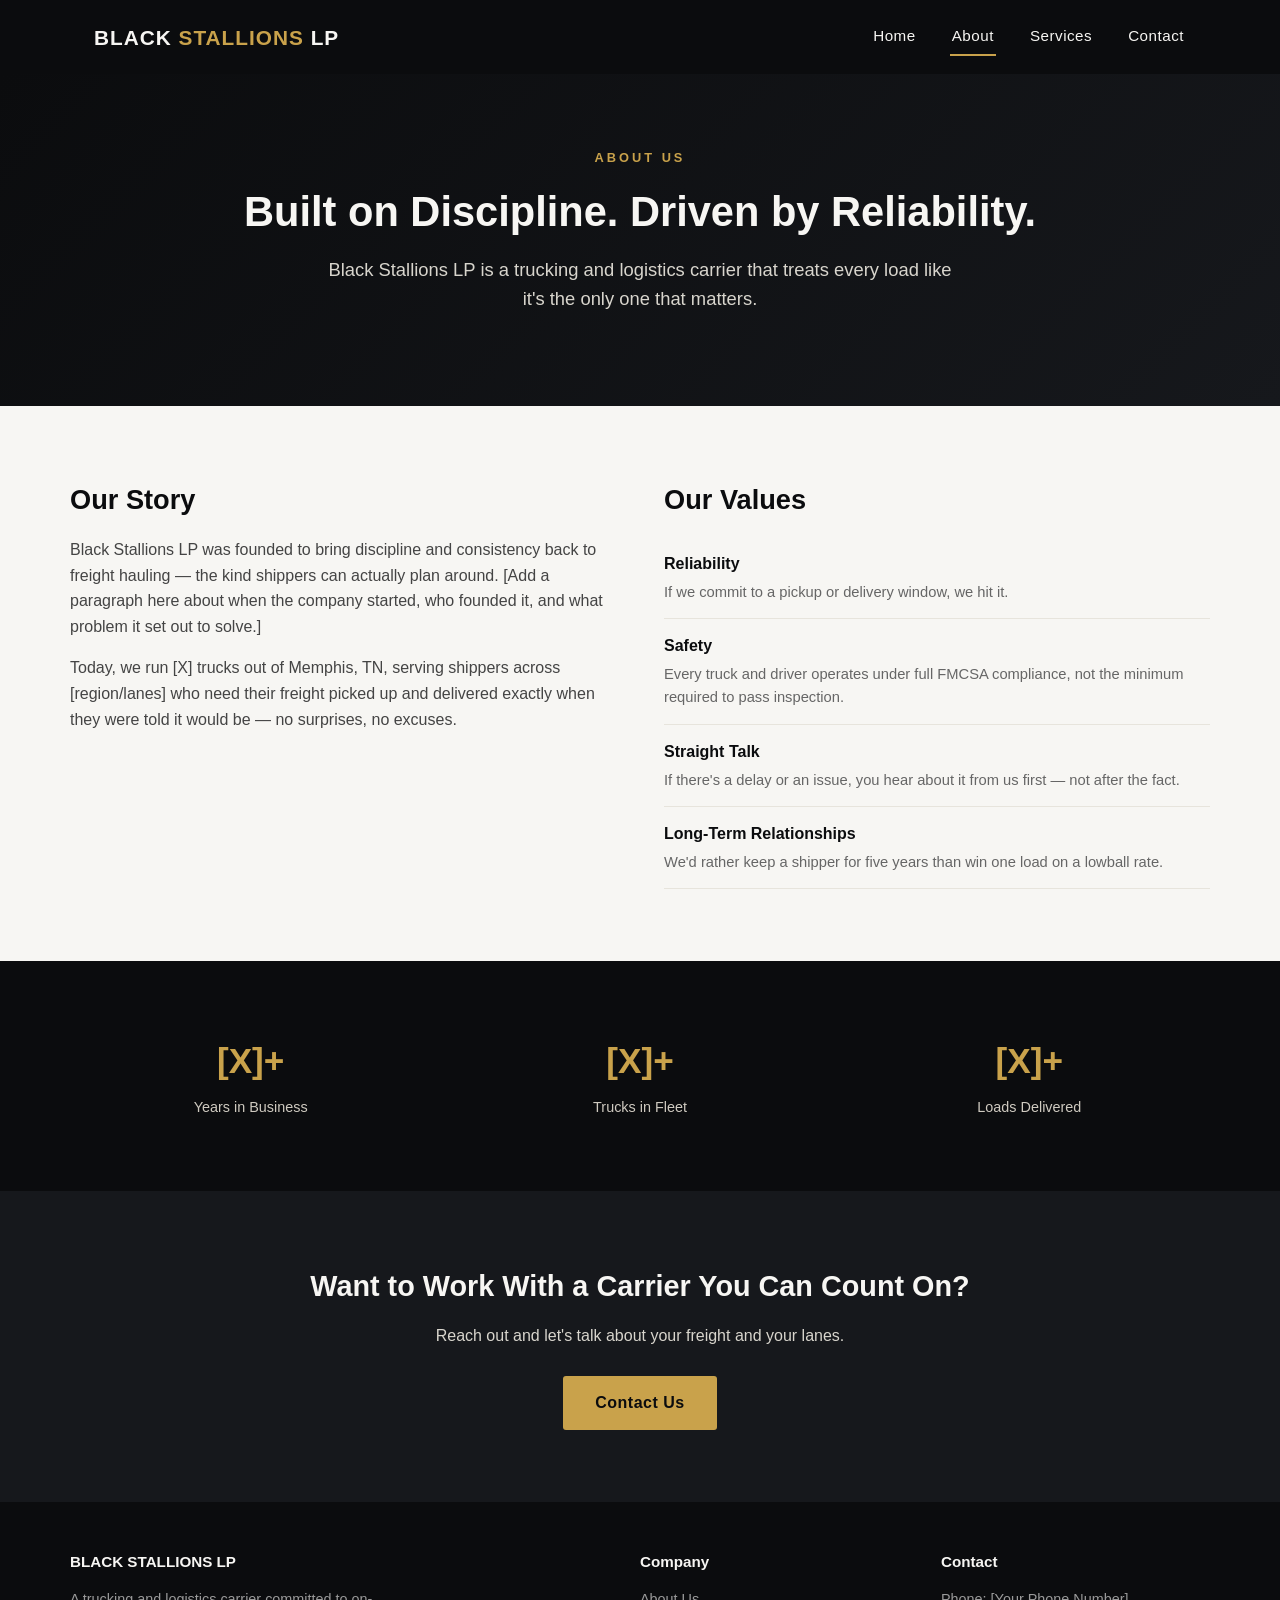
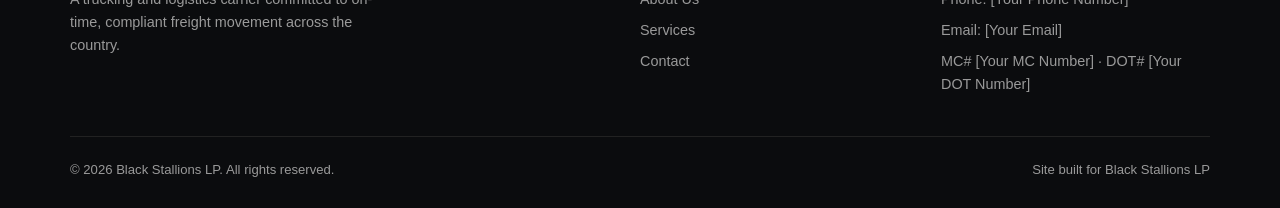
==== about.html @ 5515861e "Add files via upload" ====
<!DOCTYPE html>
<html lang="en">
<head>
<meta charset="UTF-8">
<meta name="viewport" content="width=device-width, initial-scale=1.0">
<title>About | Black Stallions LP</title>
<meta name="description" content="Learn about Black Stallions LP, a trucking and logistics carrier built on reliability and discipline.">
<link rel="stylesheet" href="styles.css">
</head>
<body>

<header>
  <nav class="nav">
    <a class="logo" href="index.html">BLACK <span>STALLIONS</span> LP</a>
    <button class="nav-toggle" aria-label="Toggle menu">&#9776;</button>
    <div class="nav-links">
      <a href="index.html">Home</a>
      <a href="about.html" class="active">About</a>
      <a href="services.html">Services</a>
      <a href="contact.html">Contact</a>
    </div>
  </nav>
</header>

<section class="hero small">
  <div class="tag">About Us</div>
  <h1>Built on Discipline. Driven by Reliability.</h1>
  <p class="lead">Black Stallions LP is a trucking and logistics carrier that treats every load like it's the only one that matters.</p>
</section>

<section>
  <div class="two-col">
    <div>
      <h2>Our Story</h2>
      <p>Black Stallions LP was founded to bring discipline and consistency back to freight hauling — the kind shippers can actually plan around. [Add a paragraph here about when the company started, who founded it, and what problem it set out to solve.]</p>
      <p>Today, we run [X] trucks out of Memphis, TN, serving shippers across [region/lanes] who need their freight picked up and delivered exactly when they were told it would be — no surprises, no excuses.</p>
    </div>
    <div>
      <h2>Our Values</h2>
      <ul class="values-list">
        <li><strong>Reliability</strong><span>If we commit to a pickup or delivery window, we hit it.</span></li>
        <li><strong>Safety</strong><span>Every truck and driver operates under full FMCSA compliance, not the minimum required to pass inspection.</span></li>
        <li><strong>Straight Talk</strong><span>If there's a delay or an issue, you hear about it from us first — not after the fact.</span></li>
        <li><strong>Long-Term Relationships</strong><span>We'd rather keep a shipper for five years than win one load on a lowball rate.</span></li>
      </ul>
    </div>
  </div>
</section>

<section class="stats">
  <div class="grid cols-3">
    <div><div class="num">[X]+</div><div class="label">Years in Business</div></div>
    <div><div class="num">[X]+</div><div class="label">Trucks in Fleet</div></div>
    <div><div class="num">[X]+</div><div class="label">Loads Delivered</div></div>
  </div>
</section>

<section class="band">
  <h2>Want to Work With a Carrier You Can Count On?</h2>
  <p>Reach out and let's talk about your freight and your lanes.</p>
  <a class="btn" href="contact.html">Contact Us</a>
</section>

<footer>
  <div class="footer-grid">
    <div>
      <h4>BLACK STALLIONS LP</h4>
      <p style="font-size:0.9rem; max-width:320px;">A trucking and logistics carrier committed to on-time, compliant freight movement across the country.</p>
    </div>
    <div>
      <h4>Company</h4>
      <ul>
        <li><a href="about.html">About Us</a></li>
        <li><a href="services.html">Services</a></li>
        <li><a href="contact.html">Contact</a></li>
      </ul>
    </div>
    <div>
      <h4>Contact</h4>
      <ul>
        <li>Phone: [Your Phone Number]</li>
        <li>Email: [Your Email]</li>
        <li>MC# [Your MC Number] &middot; DOT# [Your DOT Number]</li>
      </ul>
    </div>
  </div>
  <div class="footer-bottom">
    <span>&copy; <span id="year"></span> Black Stallions LP. All rights reserved.</span>
    <span>Site built for Black Stallions LP</span>
  </div>
</footer>

<script src="nav.js"></script>
<script>document.getElementById('year').textContent = new Date().getFullYear();</script>
</body>
</html>
---- styles.css ----
/* Black Stallions LP — shared styles */

:root {
  --black: #0b0c0e;
  --charcoal: #16181c;
  --gold: #c9a24b;
  --gold-light: #e0c47c;
  --white: #f7f6f3;
  --grey: #9a9a9a;
  --maxw: 1140px;
}

* { margin: 0; padding: 0; box-sizing: border-box; }

body {
  font-family: 'Helvetica Neue', Arial, sans-serif;
  background: var(--white);
  color: var(--black);
  line-height: 1.6;
}

a { text-decoration: none; color: inherit; }

.wrap { max-width: var(--maxw); margin: 0 auto; padding: 0 24px; }

/* Header */
header {
  background: var(--black);
  color: var(--white);
  position: sticky;
  top: 0;
  z-index: 100;
}
.nav {
  display: flex;
  align-items: center;
  justify-content: space-between;
  padding: 18px 24px;
  max-width: var(--maxw);
  margin: 0 auto;
}
.logo {
  font-size: 1.3rem;
  font-weight: 700;
  letter-spacing: 1px;
  text-transform: uppercase;
}
.logo span { color: var(--gold); }
.nav-links {
  display: flex;
  gap: 32px;
  font-size: 0.95rem;
  letter-spacing: 0.5px;
}
.nav-links a {
  padding: 6px 2px;
  border-bottom: 2px solid transparent;
  transition: border-color 0.2s;
}
.nav-links a:hover, .nav-links a.active {
  border-color: var(--gold);
}
.nav-toggle {
  display: none;
  background: none;
  border: none;
  color: var(--white);
  font-size: 1.6rem;
  cursor: pointer;
}

@media (max-width: 720px) {
  .nav-links {
    position: absolute;
    top: 64px;
    left: 0;
    right: 0;
    background: var(--black);
    flex-direction: column;
    gap: 0;
    display: none;
  }
  .nav-links.open { display: flex; }
  .nav-links a {
    padding: 16px 24px;
    border-bottom: 1px solid #222;
  }
  .nav-toggle { display: block; }
}

/* Hero */
.hero {
  background: linear-gradient(135deg, var(--black) 0%, var(--charcoal) 100%);
  color: var(--white);
  padding: 100px 24px 90px;
  text-align: center;
}
.hero.small { padding: 70px 24px 60px; }
.hero h1 {
  font-size: 2.6rem;
  font-weight: 800;
  max-width: 820px;
  margin: 0 auto 18px;
  line-height: 1.2;
}
.hero p.lead {
  font-size: 1.15rem;
  color: #d8d5cd;
  max-width: 640px;
  margin: 0 auto 32px;
}
.hero .tag {
  display: inline-block;
  color: var(--gold);
  letter-spacing: 3px;
  text-transform: uppercase;
  font-size: 0.8rem;
  font-weight: 700;
  margin-bottom: 18px;
}

.btn {
  display: inline-block;
  background: var(--gold);
  color: var(--black);
  font-weight: 700;
  padding: 14px 32px;
  border-radius: 3px;
  letter-spacing: 0.5px;
  transition: background 0.2s, transform 0.2s;
}
.btn:hover { background: var(--gold-light); transform: translateY(-1px); }
.btn.outline {
  background: transparent;
  border: 2px solid var(--white);
  color: var(--white);
  margin-left: 14px;
}
.btn.outline:hover { background: rgba(255,255,255,0.1); }

@media (max-width: 480px) {
  .btn.outline { margin-left: 0; margin-top: 12px; display: block; }
}

/* Sections */
section { padding: 72px 24px; }
.section-head { text-align: center; max-width: 680px; margin: 0 auto 48px; }
.section-head .tag {
  color: var(--gold);
  text-transform: uppercase;
  letter-spacing: 2px;
  font-size: 0.78rem;
  font-weight: 700;
}
.section-head h2 { font-size: 2rem; margin: 10px 0 14px; }
.section-head p { color: #555; }

.grid {
  display: grid;
  gap: 28px;
  max-width: var(--maxw);
  margin: 0 auto;
}
.grid.cols-3 { grid-template-columns: repeat(3, 1fr); }
.grid.cols-4 { grid-template-columns: repeat(4, 1fr); }
.grid.cols-2 { grid-template-columns: repeat(2, 1fr); }
@media (max-width: 860px) {
  .grid.cols-3, .grid.cols-4 { grid-template-columns: repeat(2, 1fr); }
}
@media (max-width: 560px) {
  .grid.cols-3, .grid.cols-4, .grid.cols-2 { grid-template-columns: 1fr; }
}

.card {
  background: var(--white);
  border: 1px solid #e7e4dc;
  border-radius: 6px;
  padding: 30px 26px;
}
.card .icon {
  width: 46px; height: 46px;
  border-radius: 8px;
  background: var(--black);
  color: var(--gold);
  display: flex; align-items: center; justify-content: center;
  font-size: 1.3rem;
  margin-bottom: 18px;
  font-weight: 700;
}
.card h3 { font-size: 1.1rem; margin-bottom: 8px; }
.card p { color: #555; font-size: 0.95rem; }

.stats {
  background: var(--black);
  color: var(--white);
}
.stats .grid { text-align: center; }
.stats .num { font-size: 2.2rem; font-weight: 800; color: var(--gold); }
.stats .label { color: #cfcac0; font-size: 0.9rem; margin-top: 6px; }

.band {
  background: var(--charcoal);
  color: var(--white);
  text-align: center;
}
.band h2 { font-size: 1.8rem; margin-bottom: 14px; }
.band p { color: #d8d5cd; max-width: 560px; margin: 0 auto 28px; }

/* About page specifics */
.two-col {
  display: grid;
  grid-template-columns: 1fr 1fr;
  gap: 48px;
  max-width: var(--maxw);
  margin: 0 auto;
  align-items: start;
}
@media (max-width: 760px) {
  .two-col { grid-template-columns: 1fr; }
}
.two-col h2 { font-size: 1.7rem; margin-bottom: 16px; }
.two-col p { color: #444; margin-bottom: 16px; }
.values-list { list-style: none; }
.values-list li {
  padding: 14px 0;
  border-bottom: 1px solid #e7e4dc;
}
.values-list li strong { color: var(--black); }
.values-list li span { color: #666; display: block; font-size: 0.92rem; margin-top: 4px; }

/* Contact page */
.contact-grid {
  display: grid;
  grid-template-columns: 1fr 1fr;
  gap: 48px;
  max-width: var(--maxw);
  margin: 0 auto;
}
@media (max-width: 760px) {
  .contact-grid { grid-template-columns: 1fr; }
}
.info-item { margin-bottom: 26px; }
.info-item .label {
  text-transform: uppercase;
  letter-spacing: 1px;
  font-size: 0.75rem;
  color: var(--gold);
  font-weight: 700;
  margin-bottom: 6px;
}
.info-item .value { font-size: 1.05rem; }

form { display: flex; flex-direction: column; gap: 16px; }
form label { font-size: 0.85rem; font-weight: 600; margin-bottom: 4px; display: block; }
form input, form textarea, form select {
  width: 100%;
  padding: 12px 14px;
  border: 1px solid #ccc8bd;
  border-radius: 4px;
  font-size: 1rem;
  font-family: inherit;
}
form textarea { min-height: 120px; resize: vertical; }
form button {
  background: var(--black);
  color: var(--white);
  border: none;
  padding: 14px 24px;
  font-weight: 700;
  border-radius: 4px;
  cursor: pointer;
  letter-spacing: 0.5px;
}
form button:hover { background: var(--charcoal); }

/* Footer */
footer {
  background: var(--black);
  color: var(--grey);
  padding: 48px 24px 28px;
}
.footer-grid {
  display: grid;
  grid-template-columns: 2fr 1fr 1fr;
  gap: 32px;
  max-width: var(--maxw);
  margin: 0 auto 32px;
}
@media (max-width: 680px) {
  .footer-grid { grid-template-columns: 1fr; }
}
.footer-grid h4 { color: var(--white); margin-bottom: 14px; font-size: 0.95rem; }
.footer-grid ul { list-style: none; }
.footer-grid li { margin-bottom: 8px; font-size: 0.9rem; }
.footer-grid li a:hover { color: var(--gold); }
.footer-bottom {
  max-width: var(--maxw);
  margin: 0 auto;
  padding-top: 22px;
  border-top: 1px solid #222;
  font-size: 0.82rem;
  display: flex;
  justify-content: space-between;
  flex-wrap: wrap;
  gap: 10px;
}
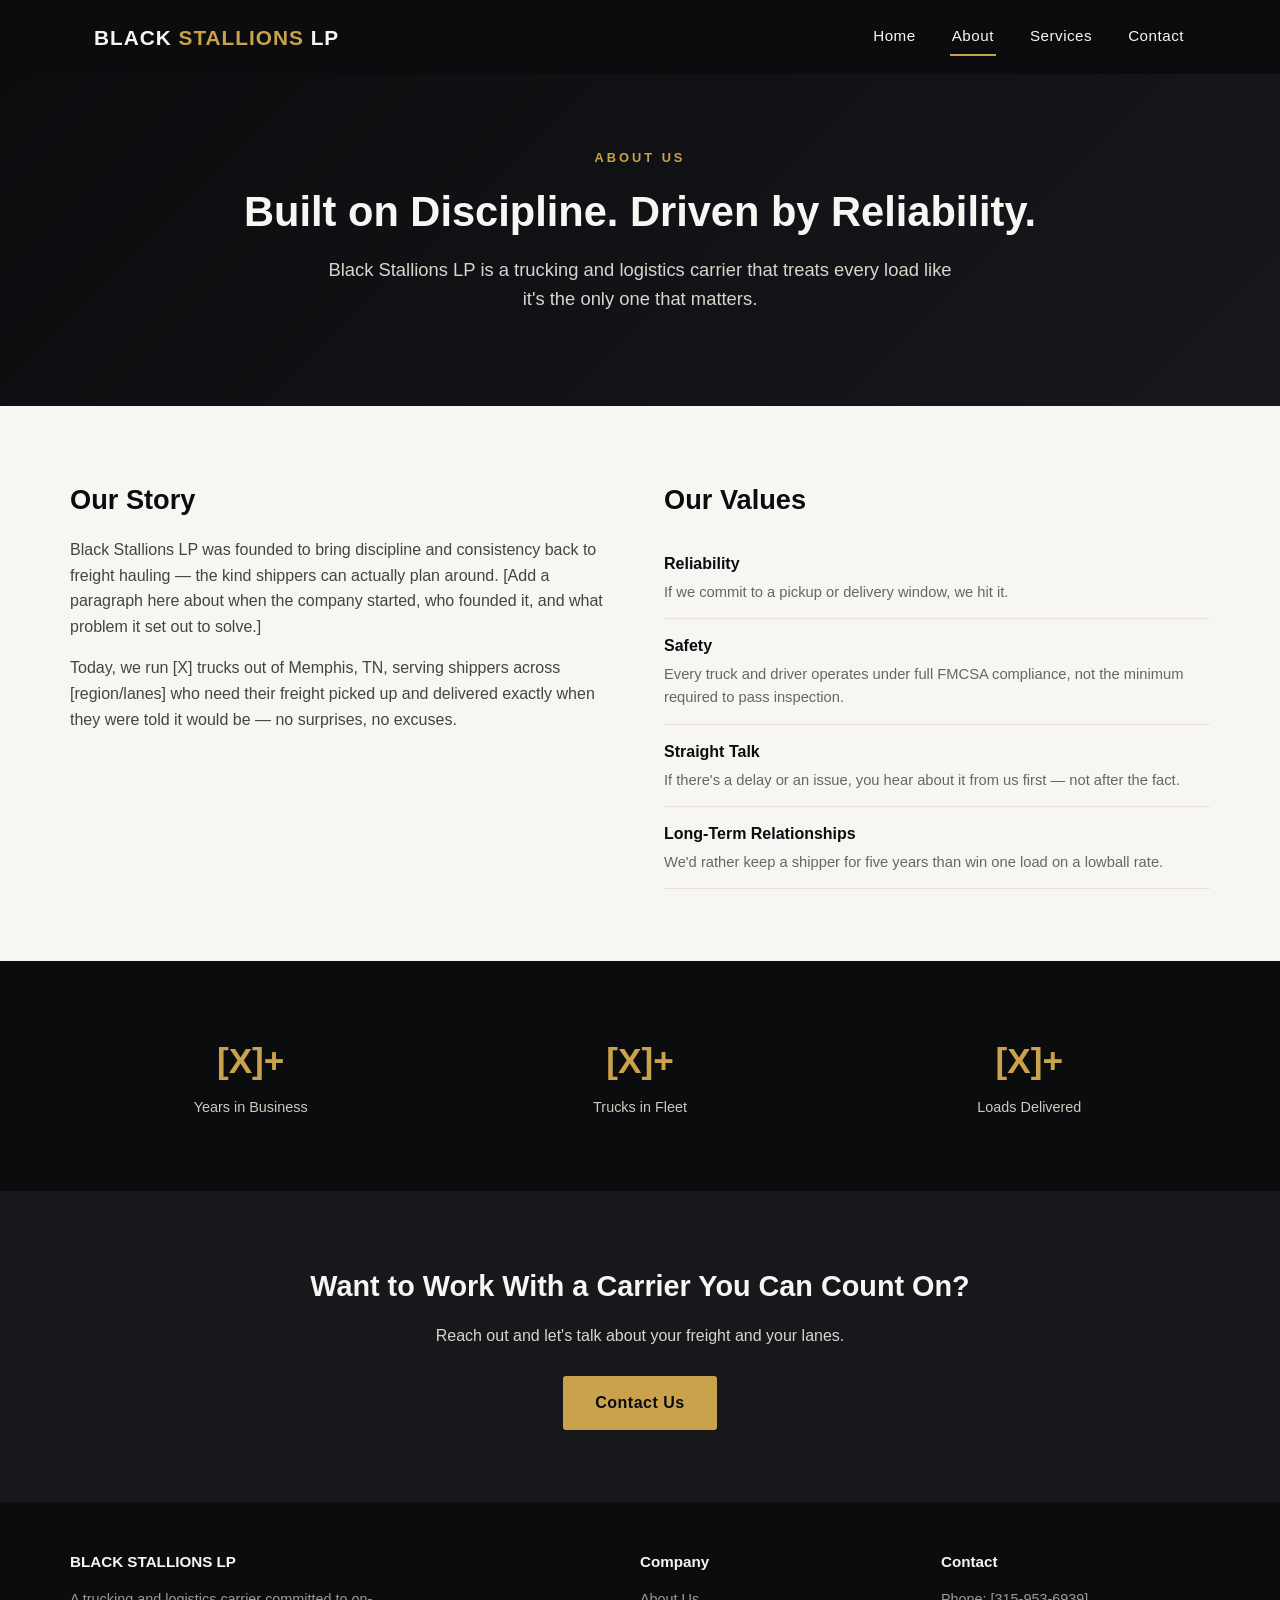
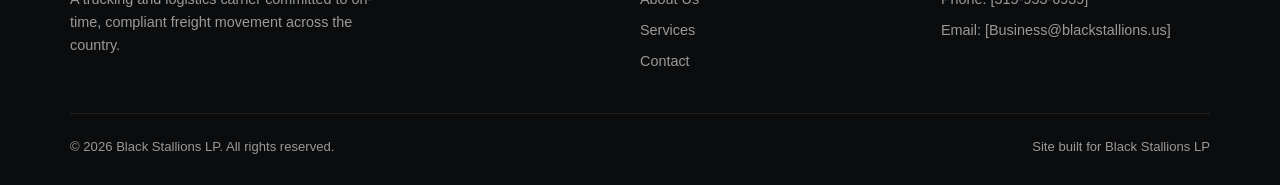
==== commit 1956321a: "Update about.html" ====
--- a/about.html
+++ b/about.html
@@ -78,9 +78,8 @@
     <div>
       <h4>Contact</h4>
       <ul>
-        <li>Phone: [Your Phone Number]</li>
-        <li>Email: [Your Email]</li>
-        <li>MC# [Your MC Number] &middot; DOT# [Your DOT Number]</li>
+        <li>Phone: [315-953-6939]</li>
+        <li>Email: [Business@blackstallions.us]</li
       </ul>
     </div>
   </div>
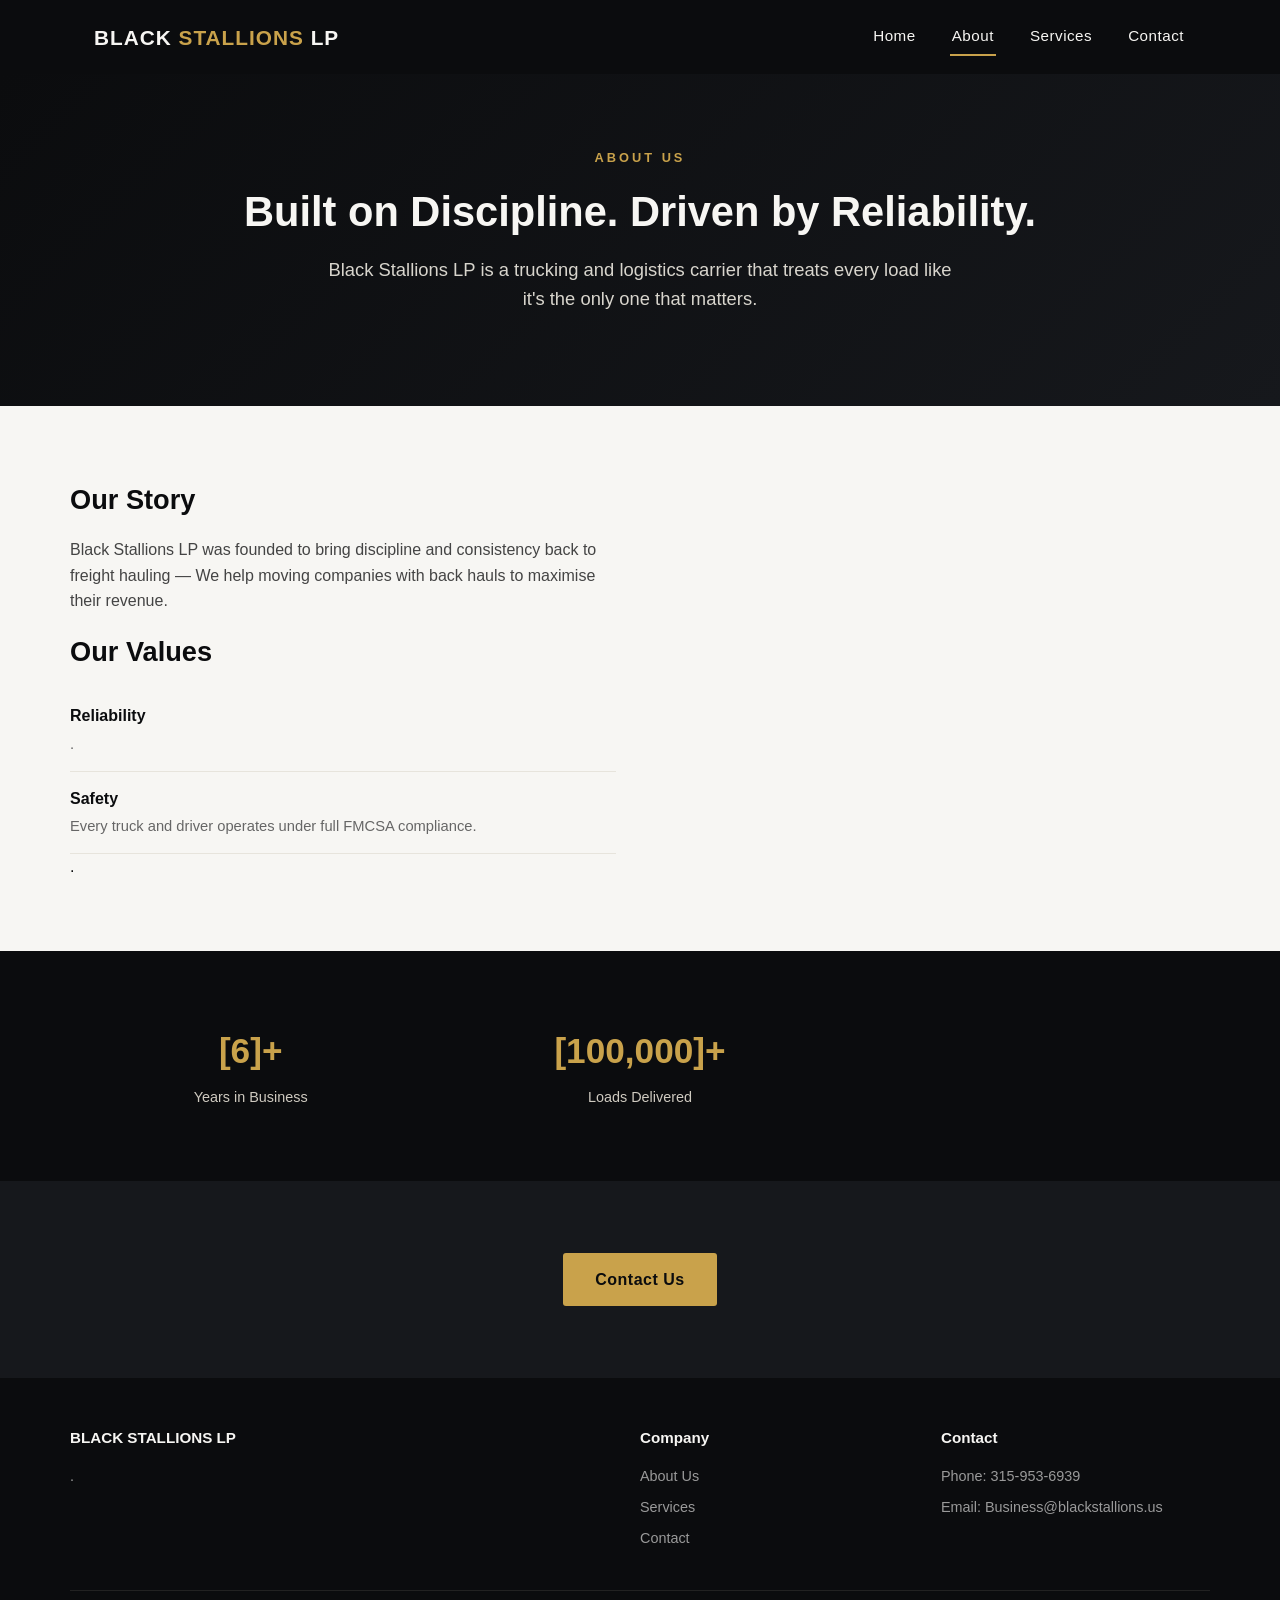
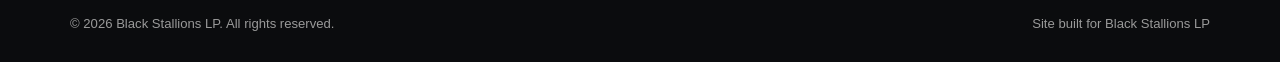
==== commit a7c09533: "Update about.html" ====
--- a/about.html
+++ b/about.html
@@ -32,16 +32,13 @@
   <div class="two-col">
     <div>
       <h2>Our Story</h2>
-      <p>Black Stallions LP was founded to bring discipline and consistency back to freight hauling — the kind shippers can actually plan around. [Add a paragraph here about when the company started, who founded it, and what problem it set out to solve.]</p>
-      <p>Today, we run [X] trucks out of Memphis, TN, serving shippers across [region/lanes] who need their freight picked up and delivered exactly when they were told it would be — no surprises, no excuses.</p>
-    </div>
+      <p>Black Stallions LP was founded to bring discipline and consistency back to freight hauling — We help moving companies with back hauls to maximise their revenue.
     <div>
       <h2>Our Values</h2>
       <ul class="values-list">
-        <li><strong>Reliability</strong><span>If we commit to a pickup or delivery window, we hit it.</span></li>
-        <li><strong>Safety</strong><span>Every truck and driver operates under full FMCSA compliance, not the minimum required to pass inspection.</span></li>
-        <li><strong>Straight Talk</strong><span>If there's a delay or an issue, you hear about it from us first — not after the fact.</span></li>
-        <li><strong>Long-Term Relationships</strong><span>We'd rather keep a shipper for five years than win one load on a lowball rate.</span></li>
+        <li><strong>Reliability</strong><span> .</span></li>
+        <li><strong>Safety</strong><span>Every truck and driver operates under full FMCSA compliance.</span></li>
+       .</span></li>
       </ul>
     </div>
   </div>
@@ -49,15 +46,12 @@
 
 <section class="stats">
   <div class="grid cols-3">
-    <div><div class="num">[X]+</div><div class="label">Years in Business</div></div>
-    <div><div class="num">[X]+</div><div class="label">Trucks in Fleet</div></div>
-    <div><div class="num">[X]+</div><div class="label">Loads Delivered</div></div>
+    <div><div class="num">[6]+</div><div class="label">Years in Business</div></div>
+    <div><div class="num">[100,000]+</div><div class="label">Loads Delivered</div></div>
   </div>
 </section>
 
 <section class="band">
-  <h2>Want to Work With a Carrier You Can Count On?</h2>
-  <p>Reach out and let's talk about your freight and your lanes.</p>
   <a class="btn" href="contact.html">Contact Us</a>
 </section>
 
@@ -65,7 +59,7 @@
   <div class="footer-grid">
     <div>
       <h4>BLACK STALLIONS LP</h4>
-      <p style="font-size:0.9rem; max-width:320px;">A trucking and logistics carrier committed to on-time, compliant freight movement across the country.</p>
+      <p style="font-size:0.9rem; max-width:320px;"> .</p>
     </div>
     <div>
       <h4>Company</h4>
@@ -78,8 +72,8 @@
     <div>
       <h4>Contact</h4>
       <ul>
-        <li>Phone: [315-953-6939]</li>
-        <li>Email: [Business@blackstallions.us]</li
+        <li>Phone: 315-953-6939</li>
+        <li>Email: Business@blackstallions.us</li
       </ul>
     </div>
   </div>
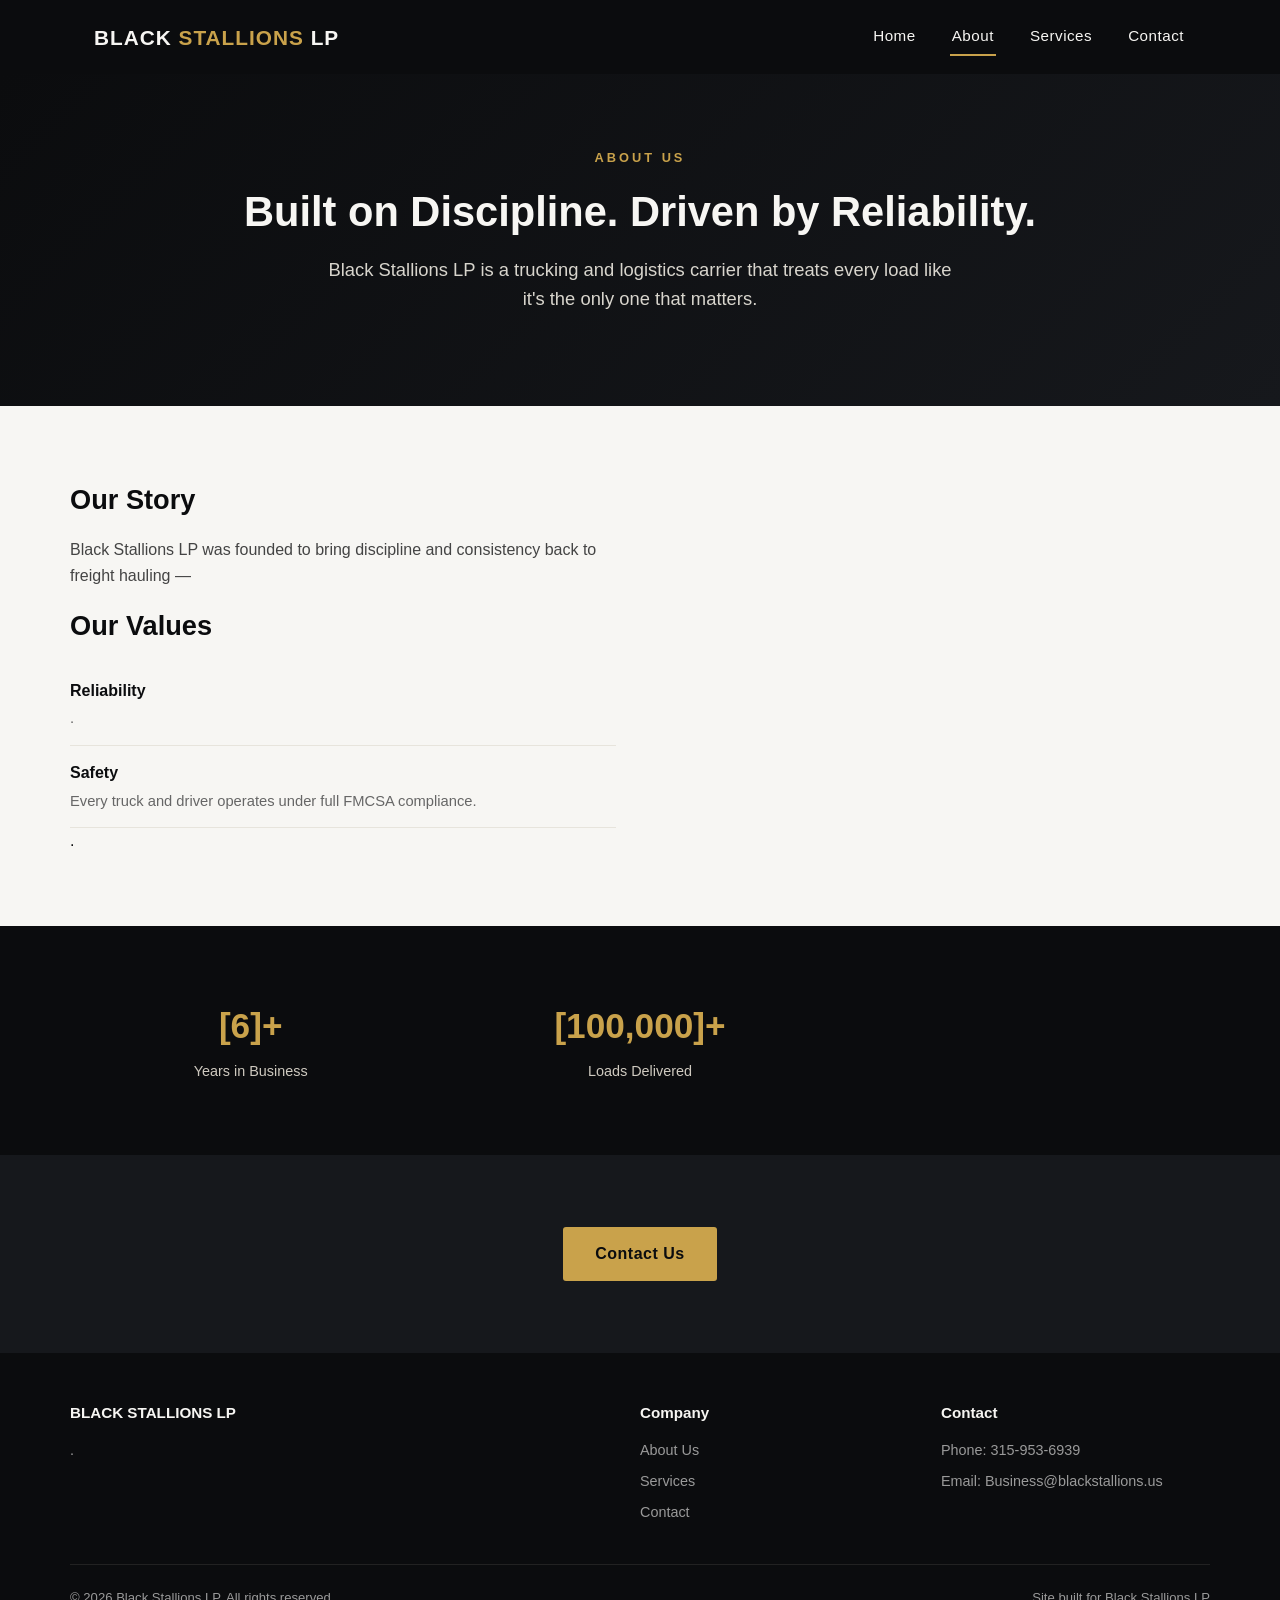
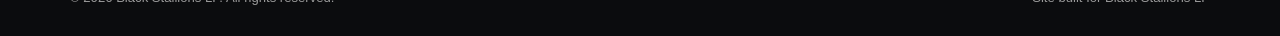
==== commit f36d361a: "Update about.html" ====
--- a/about.html
+++ b/about.html
@@ -32,8 +32,7 @@
   <div class="two-col">
     <div>
       <h2>Our Story</h2>
-      <p>Black Stallions LP was founded to bring discipline and consistency back to freight hauling — We help moving companies with back hauls to maximise their revenue.
-    <div>
+      <p>Black Stallions LP was founded to bring discipline and consistency back to freight hauling —
       <h2>Our Values</h2>
       <ul class="values-list">
         <li><strong>Reliability</strong><span> .</span></li>
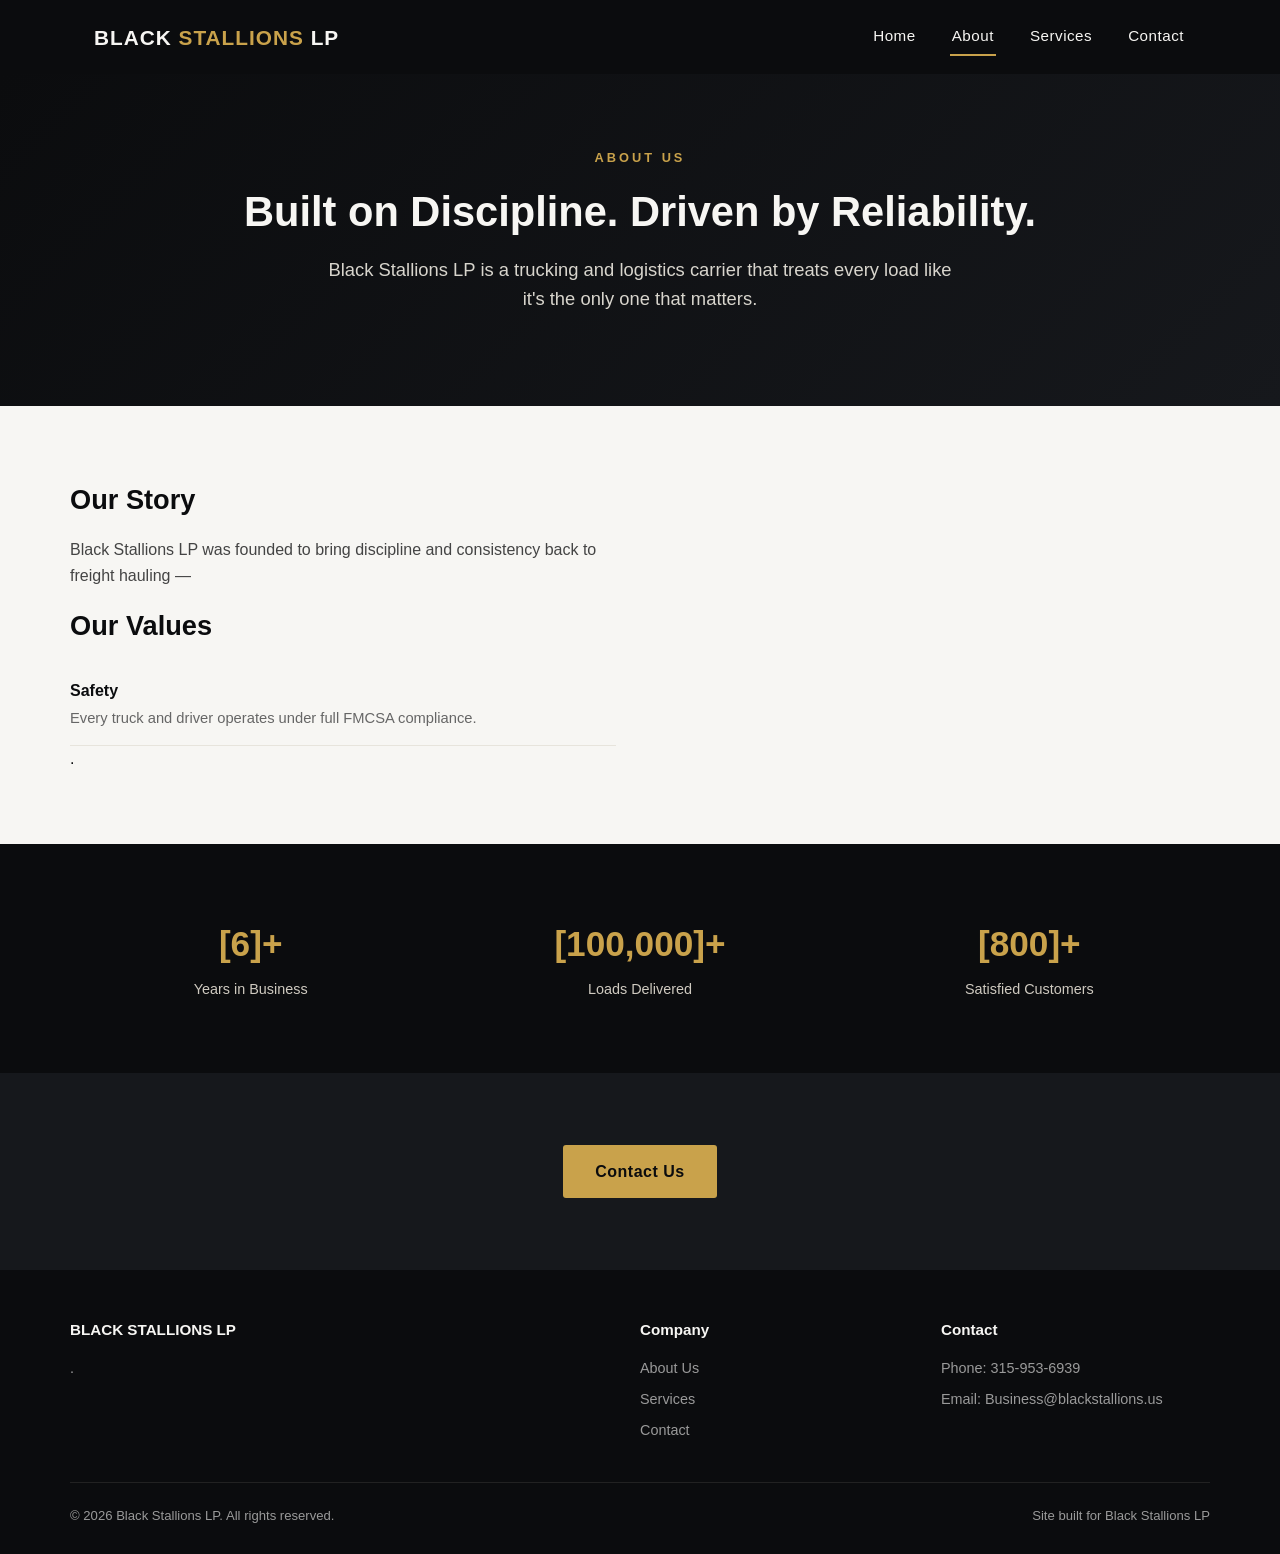
==== commit 88ea5cae: "Update about.html" ====
--- a/about.html
+++ b/about.html
@@ -35,7 +35,6 @@
       <p>Black Stallions LP was founded to bring discipline and consistency back to freight hauling —
       <h2>Our Values</h2>
       <ul class="values-list">
-        <li><strong>Reliability</strong><span> .</span></li>
         <li><strong>Safety</strong><span>Every truck and driver operates under full FMCSA compliance.</span></li>
        .</span></li>
       </ul>
@@ -47,6 +46,7 @@
   <div class="grid cols-3">
     <div><div class="num">[6]+</div><div class="label">Years in Business</div></div>
     <div><div class="num">[100,000]+</div><div class="label">Loads Delivered</div></div>
+    <div><div class="num">[800]+</div><div class="label">Satisfied Customers</div></div>
   </div>
 </section>
 
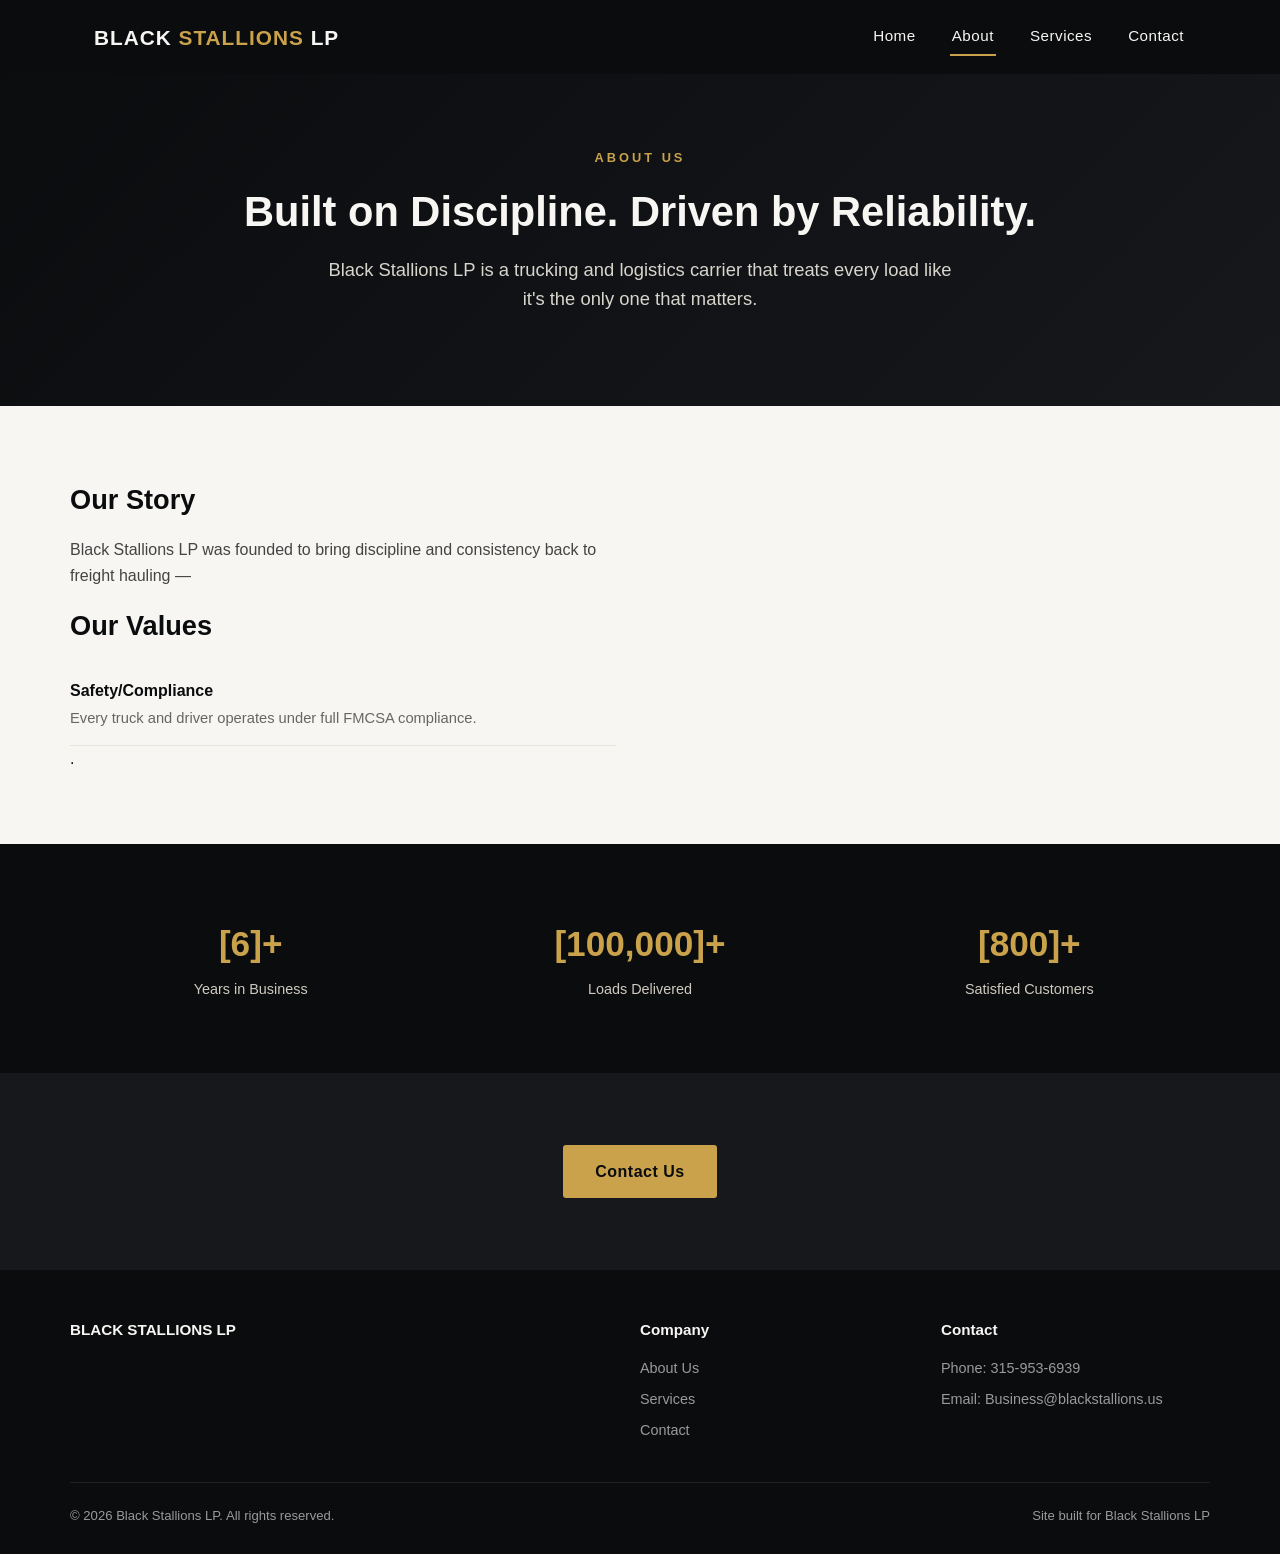
==== commit ff7da0eb: "Update about.html" ====
--- a/about.html
+++ b/about.html
@@ -35,7 +35,7 @@
       <p>Black Stallions LP was founded to bring discipline and consistency back to freight hauling —
       <h2>Our Values</h2>
       <ul class="values-list">
-        <li><strong>Safety</strong><span>Every truck and driver operates under full FMCSA compliance.</span></li>
+        <li><strong>Safety/Compliance</strong><span>Every truck and driver operates under full FMCSA compliance.</span></li>
        .</span></li>
       </ul>
     </div>
@@ -58,7 +58,7 @@
   <div class="footer-grid">
     <div>
       <h4>BLACK STALLIONS LP</h4>
-      <p style="font-size:0.9rem; max-width:320px;"> .</p>
+      <p style="font-size:0.9rem; max-width:320px;"> </p>
     </div>
     <div>
       <h4>Company</h4>
